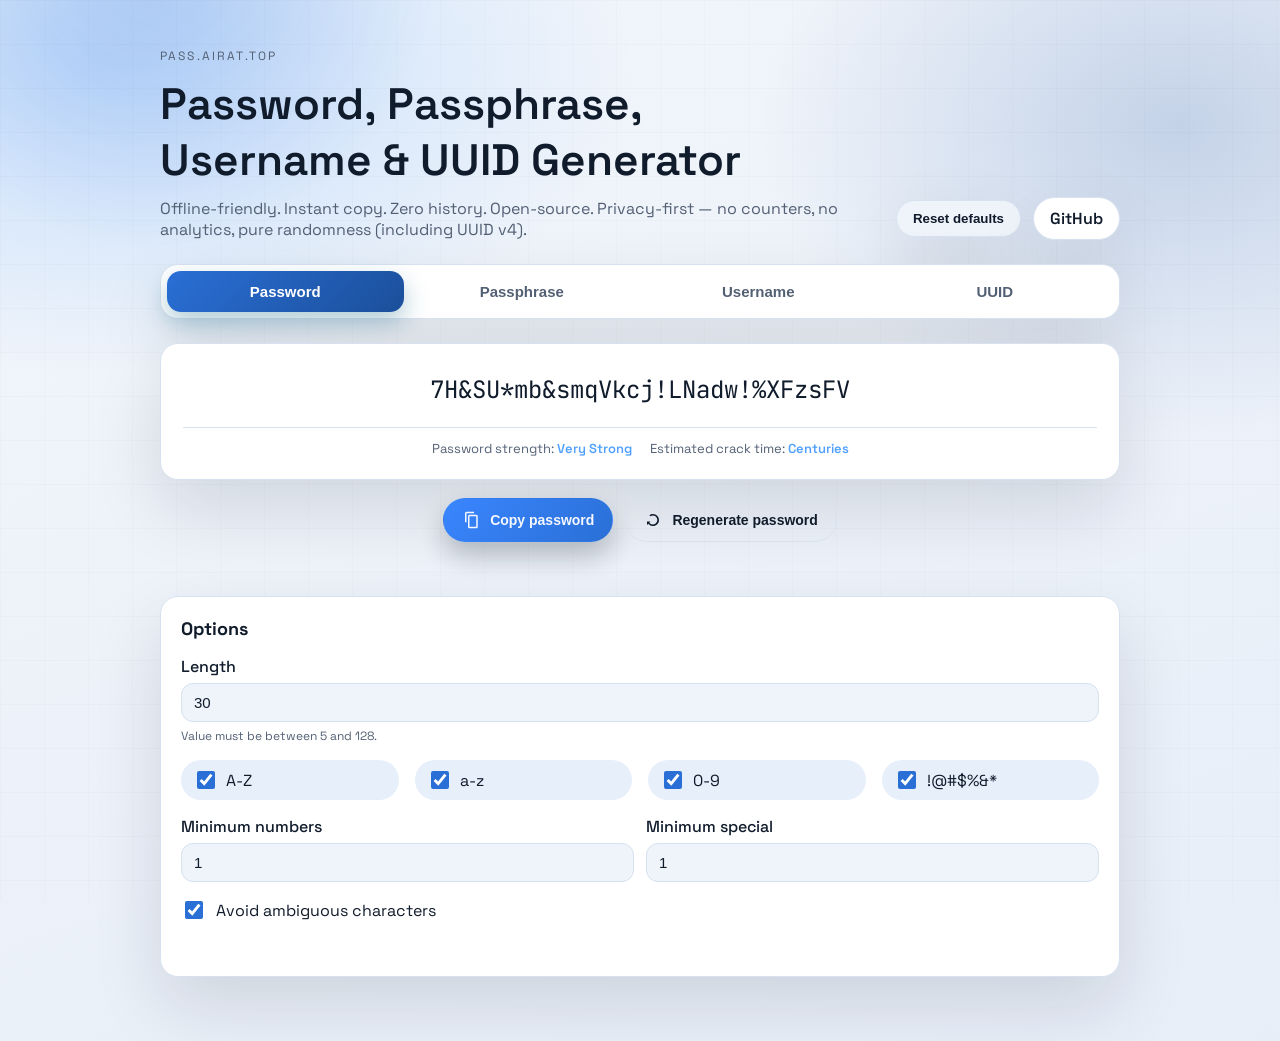
==== index.html @ 15464f04 "Add UUID generator" ====
<!doctype html>
<html lang="en">
  <head>
    <meta charset="UTF-8" />
    <meta name="viewport" content="width=device-width, initial-scale=1" />
    <title>pass.airat.top | Password, Passphrase, Username &amp; UUID Generator</title>
    <meta
      name="description"
      content="Generate strong passwords, passphrases, usernames, and UUIDs locally in your browser. Private, fast, and offline-ready."
    />
    <meta
      name="keywords"
      content="password generator, passphrase, username generator, uuid generator, secure password, offline, local, airattop"
    />
    <meta name="author" content="AiratTop" />

    <!-- Open Graph -->
    <meta property="og:type" content="website" />
    <meta property="og:url" content="https://pass.airat.top/" />
    <meta property="og:title" content="Pass.airat.top" />
    <meta
      property="og:description"
      content="Generate strong passwords, passphrases, usernames, and UUIDs locally in your browser. Private, fast, and offline-ready."
    />
    <meta property="og:image" content="https://pass.airat.top/screenshot.png" />

    <!-- Twitter -->
    <meta property="twitter:card" content="summary_large_image" />
    <meta property="twitter:title" content="Pass.airat.top" />
    <meta
      property="twitter:description"
      content="Generate strong passwords, passphrases, usernames, and UUIDs locally in your browser."
    />

    <link rel="preconnect" href="https://fonts.googleapis.com" />
    <link rel="preconnect" href="https://fonts.gstatic.com" crossorigin />
    <link
      href="https://fonts.googleapis.com/css2?family=Space+Grotesk:wght@400;500;600&family=JetBrains+Mono:wght@400;600&display=swap"
      rel="stylesheet"
    />

    <meta name="msvalidate.01" content="A4ADBC8E0D3C862E117640B06AC788E3" />
    <meta name="google-site-verification" content="zuHpP1sB8u4uv7gVtMj2RNaGCoxq2lGMYENOCMovy1Y" />
    <meta name="yandex-verification" content="6d08a6d5c02c329e" />
    <link rel="canonical" href="https://pass.airat.top/" />
    <link rel="apple-touch-icon" sizes="180x180" href="/apple-touch-icon.png">
    <link rel="icon" type="image/png" sizes="32x32" href="/favicon-32x32.png">
    <link rel="icon" type="image/png" sizes="16x16" href="/favicon-16x16.png">
    <link rel="icon" href="/favicon.ico">
    <link rel="manifest" href="/site.webmanifest">

    <link rel="stylesheet" href="styles.css" />
  </head>
  <body>
    <div class="bg-glow" aria-hidden="true"></div>

    <main class="shell">
      <header class="brand">
        <div class="brand-copy">
          <p class="brand-eyebrow">pass.airat.top</p>
          <h1>Password, Passphrase, Username &amp; UUID Generator</h1>
          <p class="brand-subtitle">
            Offline-friendly. Instant copy. Zero history. Open-source. Privacy-first — no counters,
            no analytics, pure randomness (including UUID v4).
          </p>
        </div>
        <div class="brand-actions">
          <button class="repo-link reset-button" id="resetDefaults" type="button">
            Reset defaults
          </button>
          <a
            class="repo-link"
            href="https://github.com/AiratTop/pass.airat.top"
            target="_blank"
            rel="noreferrer"
          >
            GitHub
          </a>
        </div>
      </header>

      <nav class="tabs" role="tablist" aria-label="Generator type">
        <button
          class="tab is-active"
          role="tab"
          aria-selected="true"
          aria-controls="panel-password"
          id="tab-password"
          data-tab="password"
          type="button"
        >
          Password
        </button>
        <button
          class="tab"
          role="tab"
          aria-selected="false"
          aria-controls="panel-passphrase"
          id="tab-passphrase"
          data-tab="passphrase"
          type="button"
        >
          Passphrase
        </button>
        <button
          class="tab"
          role="tab"
          aria-selected="false"
          aria-controls="panel-username"
          id="tab-username"
          data-tab="username"
          type="button"
        >
          Username
        </button>
        <button
          class="tab"
          role="tab"
          aria-selected="false"
          aria-controls="panel-uuid"
          id="tab-uuid"
          data-tab="uuid"
          type="button"
        >
          UUID
        </button>
      </nav>

      <section
        class="panel is-active"
        id="panel-password"
        role="tabpanel"
        aria-labelledby="tab-password"
      >
        <div class="output" id="passwordOutputWrap">
          <div class="output-value" id="passwordOutput" aria-live="polite"></div>
          <div class="output-meta">
            <span>
              Password strength:
              <strong id="passwordStrength" class="strength">-</strong>
            </span>
            <span>
              Estimated crack time:
              <strong id="passwordCrack" class="strength">-</strong>
            </span>
          </div>
        </div>
        <div class="action-row">
          <button class="action-button primary" type="button" id="passwordCopy">
            <span class="btn-icon" aria-hidden="true">
              <svg viewBox="0 0 24 24">
                <path
                  d="M16 1H6a2 2 0 0 0-2 2v12h2V3h10V1Zm3 4H10a2 2 0 0 0-2 2v14a2 2 0 0 0 2 2h9a2 2 0 0 0 2-2V7a2 2 0 0 0-2-2Zm0 16H10V7h9v14Z"
                />
              </svg>
            </span>
            Copy password
          </button>
          <button class="action-button secondary" type="button" id="passwordRefresh">
            <span class="btn-icon" aria-hidden="true">
              <svg viewBox="0 0 24 24">
                <path
                  d="M20 12a8 8 0 0 1-14.31 4.9l-1.69 1.69V14h4.6l-1.61 1.61A6 6 0 1 0 12 6c-1.24 0-2.41.38-3.39 1.03L7.16 5.58A7.94 7.94 0 0 1 12 4a8 8 0 0 1 8 8Z"
                />
              </svg>
            </span>
            Regenerate password
          </button>
        </div>
        <p class="status" id="passwordStatus" role="status"></p>

        <div class="card">
          <h2>Options</h2>
          <label class="field">
            <span>Length</span>
            <input type="number" id="passwordLength" min="5" max="128" value="30" />
            <small>Value must be between 5 and 128.</small>
          </label>

          <div class="checks">
            <label><input type="checkbox" id="includeUpper" checked /> A-Z</label>
            <label><input type="checkbox" id="includeLower" checked /> a-z</label>
            <label><input type="checkbox" id="includeNumbers" checked /> 0-9</label>
            <label><input type="checkbox" id="includeSpecial" checked /> !@#$%&amp;*</label>
          </div>

          <div class="grid">
            <label class="field">
              <span>Minimum numbers</span>
              <input type="number" id="minNumbers" min="0" max="128" value="1" />
            </label>
            <label class="field">
              <span>Minimum special</span>
              <input type="number" id="minSpecial" min="0" max="128" value="1" />
            </label>
          </div>

          <label class="toggle">
            <input type="checkbox" id="avoidAmbiguous" checked />
            <span>Avoid ambiguous characters</span>
          </label>
          <p class="status" id="passwordError" role="status"></p>
        </div>
      </section>

      <section
        class="panel"
        id="panel-passphrase"
        role="tabpanel"
        aria-labelledby="tab-passphrase"
      >
        <div class="output" id="passphraseOutputWrap">
          <div class="output-value" id="passphraseOutput" aria-live="polite"></div>
        </div>
        <div class="action-row">
          <button class="action-button primary" type="button" id="passphraseCopy">
            <span class="btn-icon" aria-hidden="true">
              <svg viewBox="0 0 24 24">
                <path
                  d="M16 1H6a2 2 0 0 0-2 2v12h2V3h10V1Zm3 4H10a2 2 0 0 0-2 2v14a2 2 0 0 0 2 2h9a2 2 0 0 0 2-2V7a2 2 0 0 0-2-2Zm0 16H10V7h9v14Z"
                />
              </svg>
            </span>
            Copy passphrase
          </button>
          <button class="action-button secondary" type="button" id="passphraseRefresh">
            <span class="btn-icon" aria-hidden="true">
              <svg viewBox="0 0 24 24">
                <path
                  d="M20 12a8 8 0 0 1-14.31 4.9l-1.69 1.69V14h4.6l-1.61 1.61A6 6 0 1 0 12 6c-1.24 0-2.41.38-3.39 1.03L7.16 5.58A7.94 7.94 0 0 1 12 4a8 8 0 0 1 8 8Z"
                />
              </svg>
            </span>
            Regenerate passphrase
          </button>
        </div>
        <p class="status" id="passphraseStatus" role="status"></p>

        <div class="card">
          <h2>Options</h2>
          <label class="field">
            <span>Number of words</span>
            <input type="number" id="passphraseWords" min="3" max="20" value="6" />
            <small>
              Value must be between 3 and 20. Use 6 words or more for stronger
              phrases.
            </small>
          </label>

          <label class="field">
            <span>Word separator</span>
            <input type="text" id="passphraseSeparator" maxlength="3" value="-" />
          </label>

          <label class="toggle">
            <input type="checkbox" id="passphraseCapitalize" checked />
            <span>Capitalize</span>
          </label>
          <label class="toggle">
            <input type="checkbox" id="passphraseNumber" checked />
            <span>Include number</span>
          </label>
        </div>
      </section>

      <section
        class="panel"
        id="panel-username"
        role="tabpanel"
        aria-labelledby="tab-username"
      >
        <div class="output" id="usernameOutputWrap">
          <div class="output-value" id="usernameOutput" aria-live="polite"></div>
        </div>
        <div class="action-row">
          <button class="action-button primary" type="button" id="usernameCopy">
            <span class="btn-icon" aria-hidden="true">
              <svg viewBox="0 0 24 24">
                <path
                  d="M16 1H6a2 2 0 0 0-2 2v12h2V3h10V1Zm3 4H10a2 2 0 0 0-2 2v14a2 2 0 0 0 2 2h9a2 2 0 0 0 2-2V7a2 2 0 0 0-2-2Zm0 16H10V7h9v14Z"
                />
              </svg>
            </span>
            Copy username
          </button>
          <button class="action-button secondary" type="button" id="usernameRefresh">
            <span class="btn-icon" aria-hidden="true">
              <svg viewBox="0 0 24 24">
                <path
                  d="M20 12a8 8 0 0 1-14.31 4.9l-1.69 1.69V14h4.6l-1.61 1.61A6 6 0 1 0 12 6c-1.24 0-2.41.38-3.39 1.03L7.16 5.58A7.94 7.94 0 0 1 12 4a8 8 0 0 1 8 8Z"
                />
              </svg>
            </span>
            Regenerate username
          </button>
        </div>
        <p class="status" id="usernameStatus" role="status"></p>

        <div class="card">
          <h2>Options</h2>
          <label class="field">
            <span>Type</span>
            <select id="usernameType">
              <option value="single">Random word</option>
              <option value="double">Two words</option>
            </select>
          </label>

          <label class="toggle">
            <input type="checkbox" id="usernameCapitalize" />
            <span>Capitalize</span>
          </label>
          <label class="toggle">
            <input type="checkbox" id="usernameNumber" checked />
            <span>Include number</span>
          </label>
        </div>
      </section>

      <section class="panel" id="panel-uuid" role="tabpanel" aria-labelledby="tab-uuid">
        <div class="output" id="uuidOutputWrap">
          <div class="output-value" id="uuidOutput" aria-live="polite"></div>
        </div>
        <div class="action-row">
          <button class="action-button primary" type="button" id="uuidCopy">
            <span class="btn-icon" aria-hidden="true">
              <svg viewBox="0 0 24 24">
                <path
                  d="M16 1H6a2 2 0 0 0-2 2v12h2V3h10V1Zm3 4H10a2 2 0 0 0-2 2v14a2 2 0 0 0 2 2h9a2 2 0 0 0 2-2V7a2 2 0 0 0-2-2Zm0 16H10V7h9v14Z"
                />
              </svg>
            </span>
            Copy UUID
          </button>
          <button class="action-button secondary" type="button" id="uuidRefresh">
            <span class="btn-icon" aria-hidden="true">
              <svg viewBox="0 0 24 24">
                <path
                  d="M20 12a8 8 0 0 1-14.31 4.9l-1.69 1.69V14h4.6l-1.61 1.61A6 6 0 1 0 12 6c-1.24 0-2.41.38-3.39 1.03L7.16 5.58A7.94 7.94 0 0 1 12 4a8 8 0 0 1 8 8Z"
                />
              </svg>
            </span>
            Regenerate UUID
          </button>
        </div>
        <p class="status" id="uuidStatus" role="status"></p>
      </section>
    </main>

    <script src="wordlist.js"></script>
    <script src="app.js"></script>
  </body>
</html>
---- styles.css ----
:root {
  color-scheme: light dark;
  --bg: #f2f6fb;
  --bg-strong: #e7eef8;
  --surface: #ffffff;
  --surface-strong: #eff4fb;
  --text: #101b2b;
  --muted: #536074;
  --accent: #2a6fd6;
  --accent-strong: #1b4f9a;
  --border: #d7e1ef;
  --shadow: 0 30px 70px rgba(9, 18, 33, 0.12);
  --chip: #e7effb;
  --focus: rgba(42, 111, 214, 0.25);
  --grid: rgba(12, 18, 35, 0.05);
  --action-primary-bg: linear-gradient(135deg, #3a86ff, #2a6fd6);
  --action-primary-text: #f5f8ff;
}

@media (prefers-color-scheme: dark) {
  :root {
    --bg: #0b111a;
    --bg-strong: #0f1724;
    --surface: #141e2c;
    --surface-strong: #1a2536;
    --text: #e6edf7;
    --muted: #9fb0c7;
    --accent: #61a8ff;
    --accent-strong: #2f6bd1;
    --border: #233049;
    --shadow: 0 30px 80px rgba(0, 0, 0, 0.45);
    --chip: #1b263a;
    --focus: rgba(97, 168, 255, 0.25);
    --grid: rgba(255, 255, 255, 0.05);
    --action-primary-bg: linear-gradient(135deg, #6cb2ff, #3a7de0);
    --action-primary-text: #071018;
  }
}

* {
  box-sizing: border-box;
}

body {
  margin: 0;
  min-height: 100vh;
  font-family: "Space Grotesk", "Segoe UI", sans-serif;
  color: var(--text);
  background: radial-gradient(900px 520px at 8% 6%, rgba(66, 149, 255, 0.25), transparent 60%),
    radial-gradient(700px 520px at 92% 12%, rgba(28, 78, 160, 0.2), transparent 60%),
    linear-gradient(160deg, var(--bg), var(--bg-strong));
  display: flex;
  align-items: flex-start;
  justify-content: center;
  padding: 48px 20px 64px;
}

body::before {
  content: "";
  position: fixed;
  inset: 0;
  background-image: linear-gradient(var(--grid) 1px, transparent 1px),
    linear-gradient(90deg, var(--grid) 1px, transparent 1px);
  background-size: 44px 44px;
  pointer-events: none;
  opacity: 0.35;
  z-index: 0;
}

.bg-glow {
  position: fixed;
  inset: -35% auto auto -10%;
  width: 560px;
  height: 560px;
  background: radial-gradient(circle at center, rgba(58, 134, 255, 0.3), transparent 70%);
  filter: blur(20px);
  opacity: 0.8;
  pointer-events: none;
  animation: drift 18s ease-in-out infinite;
  z-index: 0;
}

@media (prefers-color-scheme: light) {
  .bg-glow {
    background: radial-gradient(circle at center, rgba(42, 111, 214, 0.28), transparent 70%);
  }
}

@keyframes drift {
  0% {
    transform: translate3d(0, 0, 0);
  }
  50% {
    transform: translate3d(40px, 20px, 0);
  }
  100% {
    transform: translate3d(0, 0, 0);
  }
}

.shell {
  width: min(960px, 100%);
  display: grid;
  gap: 24px;
  position: relative;
  z-index: 1;
}

.brand {
  display: flex;
  align-items: flex-end;
  justify-content: space-between;
  gap: 16px;
}

.brand-copy {
  max-width: 680px;
}

.brand-eyebrow {
  text-transform: uppercase;
  letter-spacing: 0.18em;
  font-size: 12px;
  color: var(--muted);
  margin: 0 0 12px;
}

h1 {
  margin: 0 0 10px;
  font-size: clamp(28px, 4vw, 44px);
  font-weight: 600;
}

.brand-subtitle {
  margin: 0;
  color: var(--muted);
  font-size: 16px;
}

.brand-actions {
  display: flex;
  align-items: center;
  gap: 12px;
  flex-wrap: wrap;
}

.repo-link {
  appearance: none;
  text-decoration: none;
  color: var(--text);
  font-weight: 600;
  padding: 10px 16px;
  border-radius: 999px;
  border: 1px solid var(--border);
  background: var(--surface);
  box-shadow: var(--shadow);
  display: inline-flex;
  align-items: center;
  justify-content: center;
  cursor: pointer;
  transition: transform 0.2s ease, border-color 0.2s ease, color 0.2s ease;
}

.repo-link:hover {
  transform: translateY(-1px);
  border-color: var(--accent);
  color: var(--accent);
}

.reset-button {
  background: var(--surface-strong);
}

.tabs {
  display: grid;
  grid-template-columns: repeat(4, minmax(0, 1fr));
  background: var(--surface);
  padding: 6px;
  border-radius: 18px;
  border: 1px solid var(--border);
  box-shadow: var(--shadow);
}

.tab {
  appearance: none;
  border: none;
  background: transparent;
  color: var(--muted);
  padding: 12px 16px;
  border-radius: 14px;
  font-size: 15px;
  font-weight: 600;
  cursor: pointer;
  transition: all 0.2s ease;
}

.tab.is-active {
  background: linear-gradient(135deg, var(--accent), var(--accent-strong));
  color: #ffffff;
  box-shadow: 0 10px 24px rgba(31, 111, 139, 0.35);
}

.panel {
  display: none;
  flex-direction: column;
  gap: 18px;
  animation: fadeUp 0.35s ease;
}

.panel.is-active {
  display: flex;
}

@keyframes fadeUp {
  from {
    opacity: 0;
    transform: translateY(12px);
  }
  to {
    opacity: 1;
    transform: translateY(0);
  }
}

.output {
  display: grid;
  gap: 14px;
  padding: 22px;
  background: var(--surface);
  border: 1px solid var(--border);
  border-radius: 18px;
  box-shadow: var(--shadow);
}

.output-value {
  font-family: "JetBrains Mono", "SFMono-Regular", monospace;
  font-size: clamp(18px, 2.6vw, 24px);
  word-break: break-all;
  padding: 8px 0;
  cursor: pointer;
  text-align: center;
}

.output-meta {
  display: flex;
  flex-wrap: wrap;
  justify-content: center;
  gap: 12px 18px;
  font-size: 13px;
  color: var(--muted);
  border-top: 1px solid var(--border);
  padding-top: 12px;
}

.strength {
  font-weight: 600;
}

.strength--very-weak {
  color: #f15b5b;
}

.strength--weak {
  color: #f48c42;
}

.strength--fair {
  color: #d7b23f;
}

.strength--strong {
  color: #45b880;
}

.strength--very-strong {
  color: #4fa0ff;
}

.action-row {
  display: flex;
  flex-wrap: wrap;
  justify-content: center;
  gap: 12px;
}

.action-button {
  appearance: none;
  border: 1px solid var(--border);
  background: transparent;
  color: var(--text);
  padding: 12px 18px;
  border-radius: 999px;
  font-weight: 600;
  font-size: 14px;
  cursor: pointer;
  display: inline-flex;
  align-items: center;
  gap: 10px;
  transition: transform 0.2s ease, border-color 0.2s ease, box-shadow 0.2s ease;
}

.action-button.primary {
  background: var(--action-primary-bg, #ffffff);
  color: var(--action-primary-text, #0c121a);
  border-color: transparent;
  box-shadow: 0 14px 28px rgba(9, 18, 33, 0.25);
}

.action-button.secondary {
  background: transparent;
}

.action-button:hover {
  transform: translateY(-1px);
  border-color: var(--accent);
  box-shadow: 0 12px 24px rgba(42, 111, 214, 0.2);
}

.action-button svg {
  width: 18px;
  height: 18px;
  fill: currentColor;
}

.btn-icon {
  display: inline-flex;
}

.status {
  min-height: 18px;
  margin: 0;
  font-size: 13px;
  color: var(--muted);
}

.card {
  background: var(--surface);
  border: 1px solid var(--border);
  border-radius: 18px;
  padding: 20px;
  display: grid;
  gap: 16px;
  box-shadow: var(--shadow);
}

.card h2 {
  margin: 0;
  font-size: 18px;
}

.field {
  display: grid;
  gap: 6px;
}

.field span {
  font-weight: 500;
}

input[type="number"],
input[type="text"],
select {
  width: 100%;
  padding: 10px 12px;
  border-radius: 12px;
  border: 1px solid var(--border);
  background: var(--surface-strong);
  color: var(--text);
  font-size: 15px;
}

input[type="number"]:focus,
input[type="text"]:focus,
select:focus,
button:focus {
  outline: 2px solid var(--focus);
  outline-offset: 2px;
}

small {
  color: var(--muted);
  font-size: 12px;
}

.checks {
  display: grid;
  grid-template-columns: repeat(auto-fit, minmax(120px, 1fr));
  gap: 12px 16px;
}

.checks label {
  display: flex;
  align-items: center;
  gap: 8px;
  background: var(--chip);
  padding: 8px 12px;
  border-radius: 999px;
}

input[type="checkbox"] {
  width: 18px;
  height: 18px;
  accent-color: var(--accent);
}

.grid {
  display: grid;
  grid-template-columns: repeat(auto-fit, minmax(180px, 1fr));
  gap: 12px;
}

.toggle {
  display: flex;
  align-items: center;
  gap: 10px;
}

.output-value::selection {
  background: var(--accent);
  color: #ffffff;
}

@media (max-width: 720px) {
  body {
    padding: 32px 16px 48px;
  }

  .brand {
    flex-direction: column;
    align-items: flex-start;
  }

  .brand-actions {
    width: 100%;
  }

  .repo-link {
    width: 100%;
    text-align: center;
  }

  .output {
    padding: 18px;
  }

  .action-row {
    justify-content: stretch;
  }

  .action-button {
    flex: 1 1 160px;
    justify-content: center;
  }
}
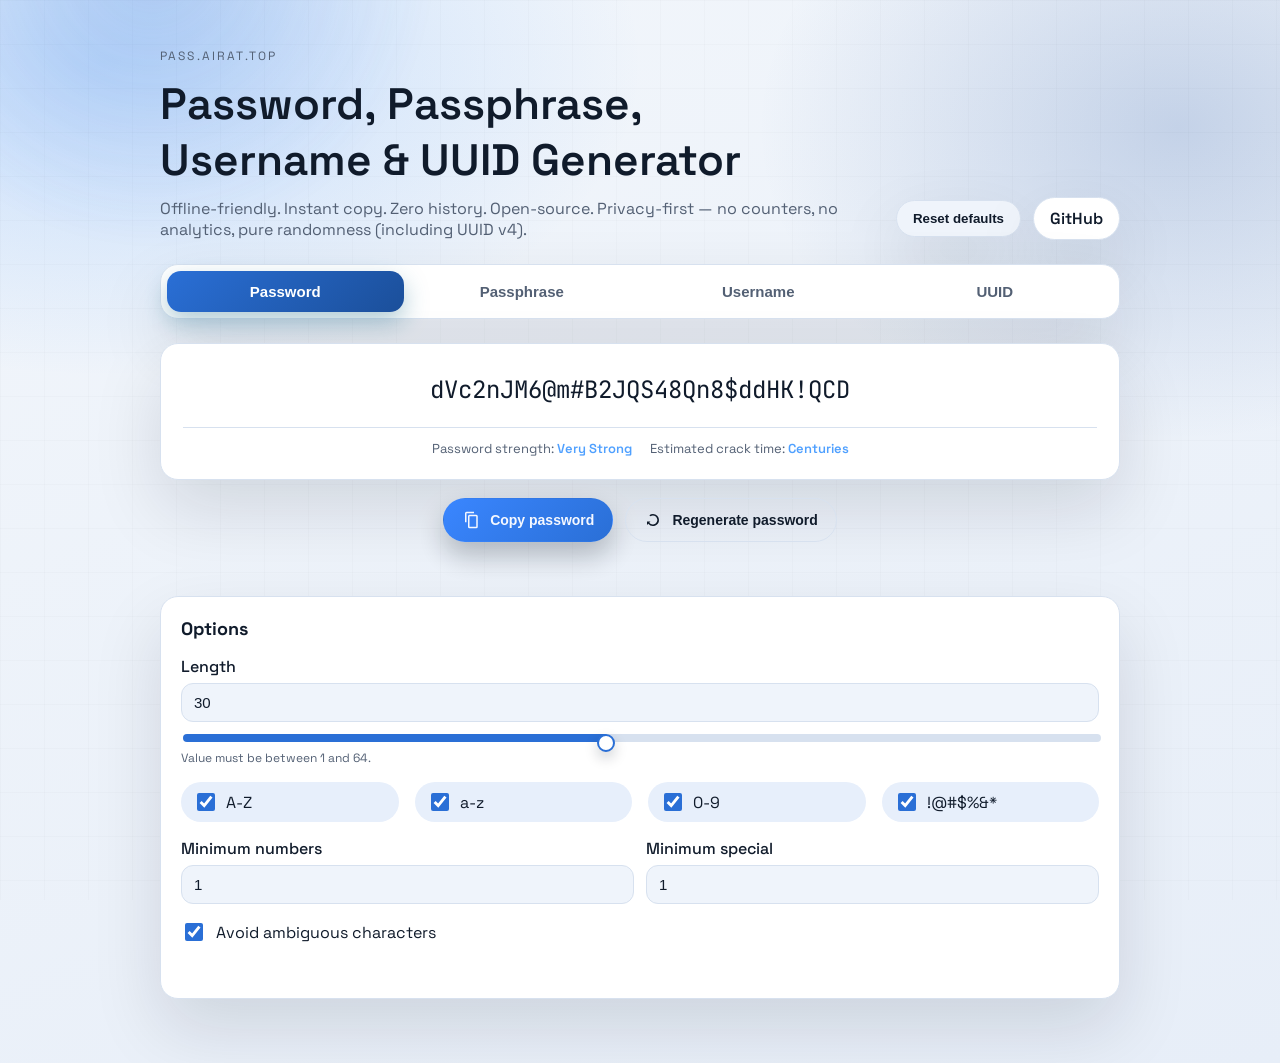
==== commit 82e43a2f: "Add slider and change default range" ====
--- a/index.html
+++ b/index.html
@@ -173,8 +173,18 @@
           <h2>Options</h2>
           <label class="field">
             <span>Length</span>
-            <input type="number" id="passwordLength" min="5" max="128" value="30" />
-            <small>Value must be between 5 and 128.</small>
+            <div class="length-inputs">
+              <input type="number" id="passwordLength" min="1" max="64" value="30" />
+              <input
+                class="range-input"
+                type="range"
+                id="passwordLengthRange"
+                min="1"
+                max="64"
+                value="30"
+              />
+            </div>
+            <small>Value must be between 1 and 64.</small>
           </label>
 
           <div class="checks">
@@ -187,11 +197,11 @@
           <div class="grid">
             <label class="field">
               <span>Minimum numbers</span>
-              <input type="number" id="minNumbers" min="0" max="128" value="1" />
+              <input type="number" id="minNumbers" min="0" max="64" value="1" />
             </label>
             <label class="field">
               <span>Minimum special</span>
-              <input type="number" id="minSpecial" min="0" max="128" value="1" />
+              <input type="number" id="minSpecial" min="0" max="64" value="1" />
             </label>
           </div>
 
--- a/styles.css
+++ b/styles.css
@@ -241,6 +241,16 @@
   text-align: center;
 }
 
+.output-value.is-compact {
+  font-size: clamp(16px, 2.2vw, 22px);
+  letter-spacing: -0.01em;
+}
+
+.output-value.is-extra-compact {
+  font-size: clamp(15px, 2.1vw, 20px);
+  letter-spacing: -0.015em;
+}
+
 .output-meta {
   display: flex;
   flex-wrap: wrap;
@@ -355,6 +365,11 @@
 
 .field span {
   font-weight: 500;
+}
+
+.length-inputs {
+  display: grid;
+  gap: 10px;
 }
 
 input[type="number"],
@@ -369,6 +384,64 @@
   font-size: 15px;
 }
 
+input[type="range"].range-input {
+  width: 100%;
+  height: 8px;
+  border-radius: 999px;
+  background: linear-gradient(
+    90deg,
+    var(--accent) 0%,
+    var(--accent) var(--range-progress, 50%),
+    var(--border) var(--range-progress, 50%),
+    var(--border) 100%
+  );
+  accent-color: var(--accent);
+  appearance: none;
+}
+
+input[type="range"].range-input:focus {
+  outline: 2px solid var(--focus);
+  outline-offset: 2px;
+}
+
+input[type="range"].range-input::-webkit-slider-thumb {
+  appearance: none;
+  width: 18px;
+  height: 18px;
+  border-radius: 50%;
+  background: var(--surface);
+  border: 2px solid var(--accent);
+  box-shadow: 0 6px 14px rgba(10, 20, 35, 0.2);
+  cursor: pointer;
+}
+
+input[type="range"].range-input::-webkit-slider-runnable-track {
+  height: 8px;
+  border-radius: 999px;
+}
+
+input[type="range"].range-input::-moz-range-track {
+  height: 8px;
+  border-radius: 999px;
+  background: var(--border);
+}
+
+input[type="range"].range-input::-moz-range-progress {
+  height: 8px;
+  border-radius: 999px;
+  background: var(--accent);
+}
+
+input[type="range"].range-input::-moz-range-thumb {
+  width: 18px;
+  height: 18px;
+  border-radius: 50%;
+  background: var(--surface);
+  border: 2px solid var(--accent);
+  box-shadow: 0 6px 14px rgba(10, 20, 35, 0.2);
+  cursor: pointer;
+}
+
 input[type="number"]:focus,
 input[type="text"]:focus,
 select:focus,
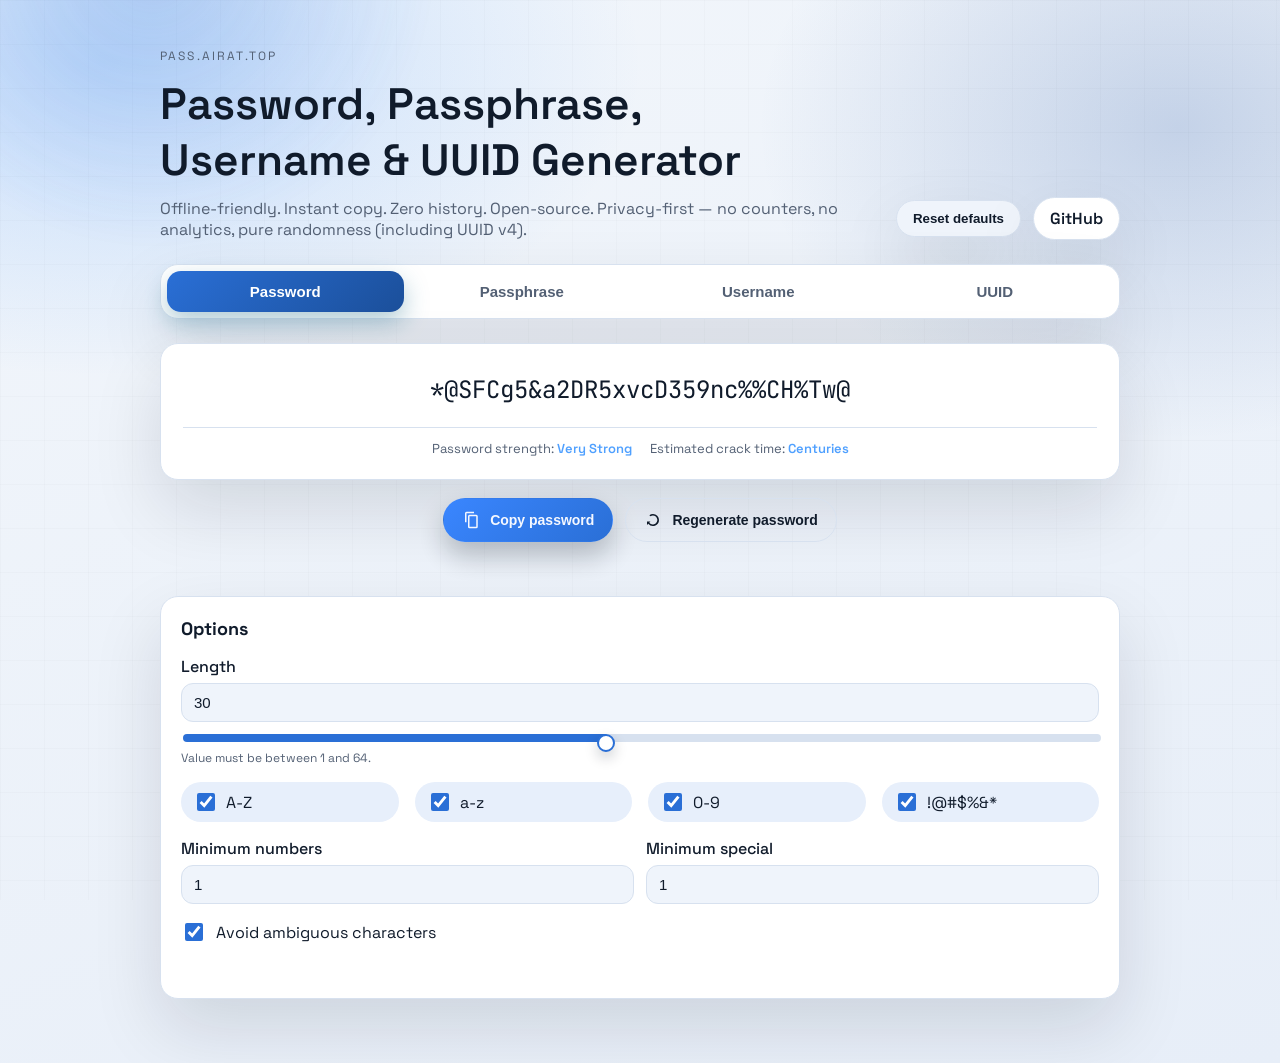
==== commit 98600b13: "Update" ====
--- a/index.html
+++ b/index.html
@@ -359,5 +359,12 @@
 
     <script src="wordlist.js"></script>
     <script src="app.js"></script>
+    <script async src="https://www.googletagmanager.com/gtag/js?id=G-CVEGGNPJXK"></script>
+    <script>
+      window.dataLayer = window.dataLayer || [];
+      function gtag(){dataLayer.push(arguments);}
+      gtag('js', new Date());
+      gtag('config', 'G-CVEGGNPJXK');
+    </script>
   </body>
 </html>
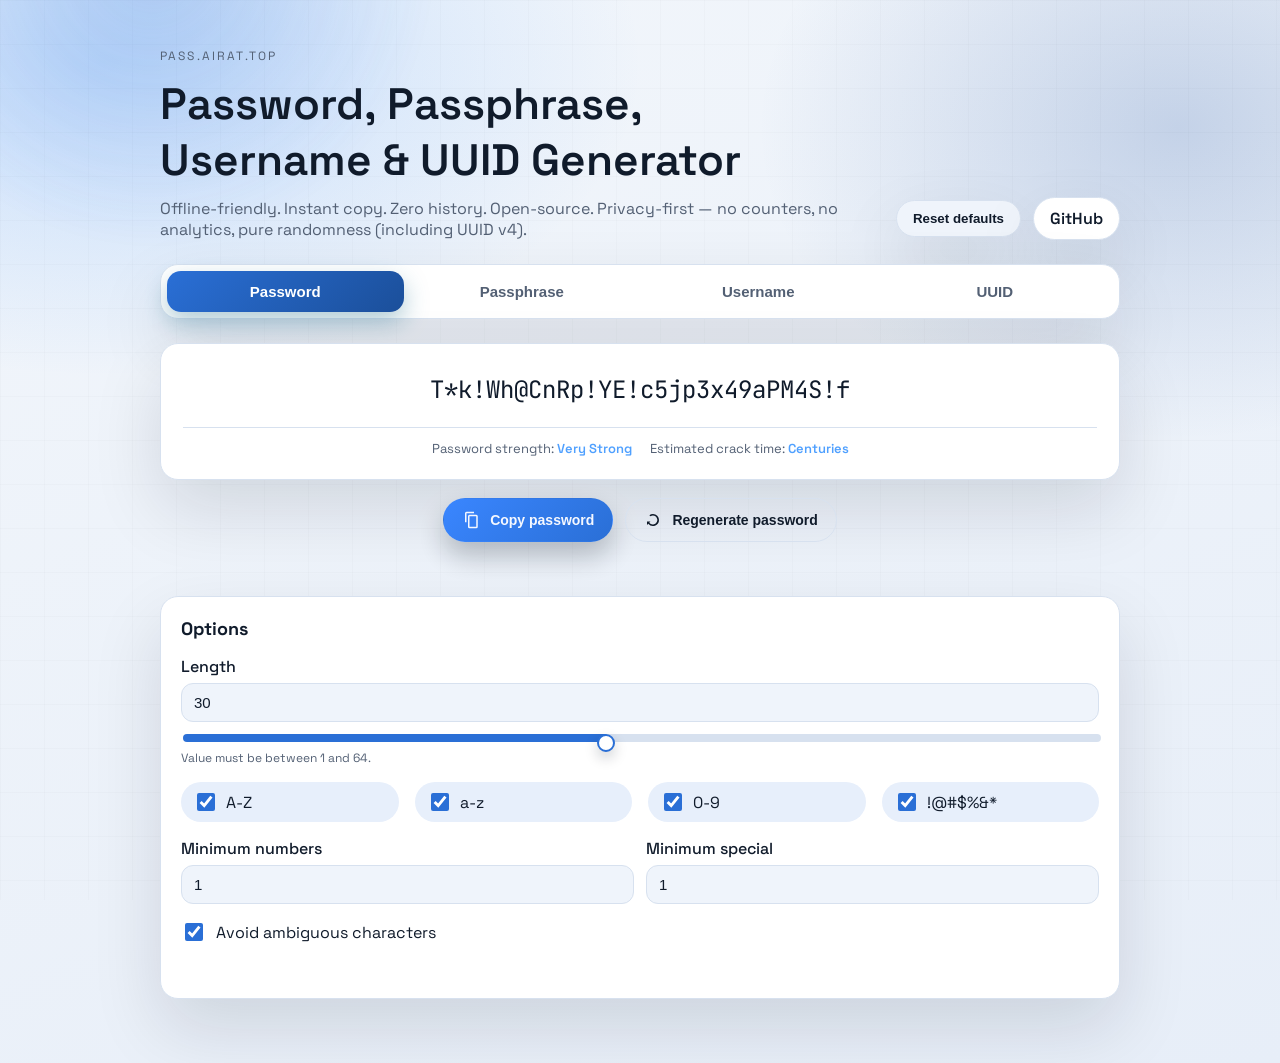
==== commit ec28ffd2: "Update header" ====
--- a/index.html
+++ b/index.html
@@ -50,6 +50,13 @@
     <link rel="manifest" href="/site.webmanifest">
 
     <link rel="stylesheet" href="styles.css" />
+    <script async src="https://www.googletagmanager.com/gtag/js?id=G-CVEGGNPJXK"></script>
+    <script>
+      window.dataLayer = window.dataLayer || [];
+      function gtag(){dataLayer.push(arguments);}
+      gtag('js', new Date());
+      gtag('config', 'G-CVEGGNPJXK');
+    </script>
   </head>
   <body>
     <div class="bg-glow" aria-hidden="true"></div>
@@ -359,12 +366,5 @@
 
     <script src="wordlist.js"></script>
     <script src="app.js"></script>
-    <script async src="https://www.googletagmanager.com/gtag/js?id=G-CVEGGNPJXK"></script>
-    <script>
-      window.dataLayer = window.dataLayer || [];
-      function gtag(){dataLayer.push(arguments);}
-      gtag('js', new Date());
-      gtag('config', 'G-CVEGGNPJXK');
-    </script>
   </body>
 </html>
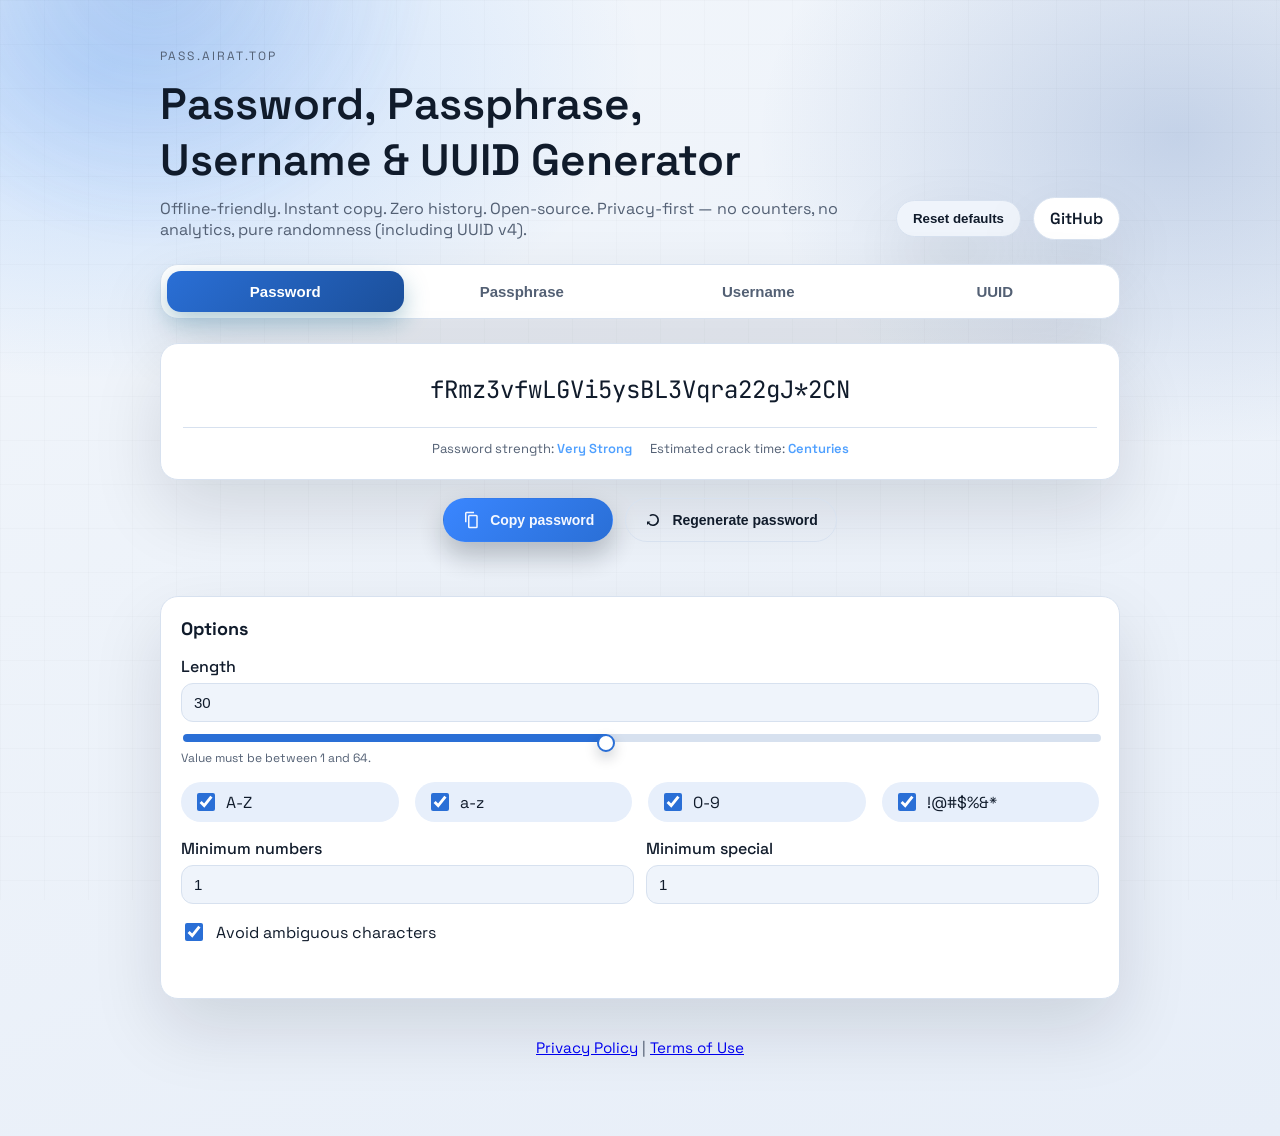
==== commit db9fb66b: "Add privacy and terms" ====
--- a/index.html
+++ b/index.html
@@ -362,6 +362,14 @@
         </div>
         <p class="status" id="uuidStatus" role="status"></p>
       </section>
+
+      <footer class="doc-footer">
+        <p>
+          <a href="https://privacy.airat.top" target="_blank" rel="noreferrer privacy-policy">Privacy Policy</a>
+          |
+          <a href="https://terms.airat.top" target="_blank" rel="noreferrer terms-of-service">Terms of Use</a>
+        </p>
+      </footer>
     </main>
 
     <script src="wordlist.js"></script>
--- a/styles.css
+++ b/styles.css
@@ -493,6 +493,12 @@
   color: #ffffff;
 }
 
+.doc-footer {
+  text-align: center;
+  color: var(--muted);
+  font-size: 0.95rem;
+}
+
 @media (max-width: 720px) {
   body {
     padding: 32px 16px 48px;
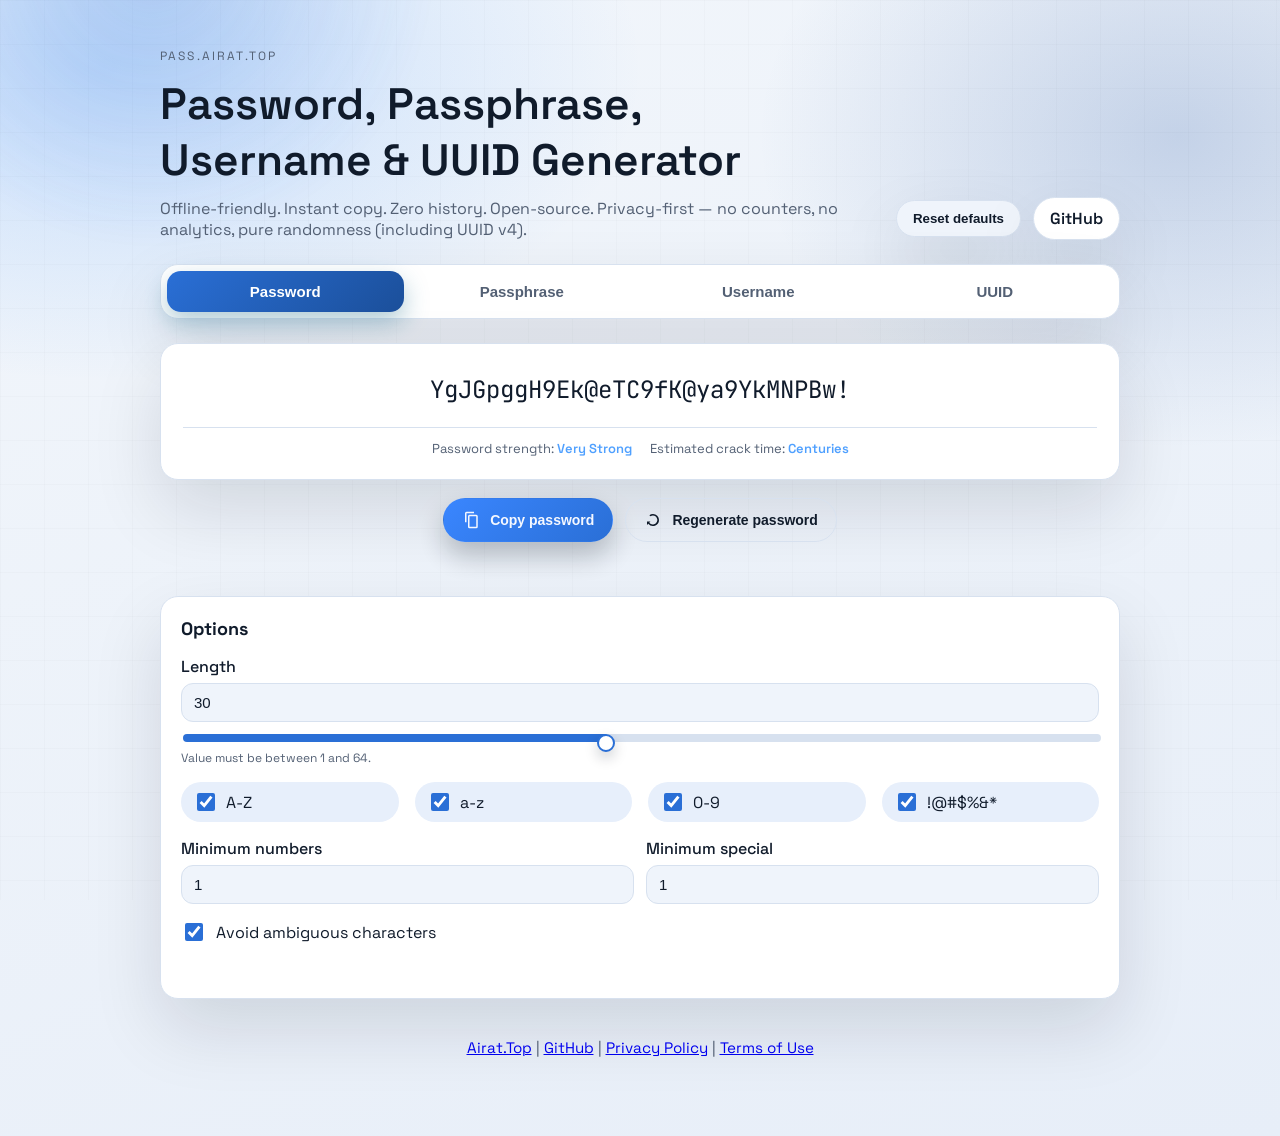
==== commit 07f2fc02: "Update links" ====
--- a/index.html
+++ b/index.html
@@ -365,6 +365,10 @@
 
       <footer class="doc-footer">
         <p>
+          <a href="https://airat.top" target="_blank" rel="noreferrer">Airat.Top</a>
+          |
+          <a href="https://github.com/AiratTop/pass.airat.top" target="_blank" rel="noreferrer">GitHub</a>
+          |
           <a href="https://privacy.airat.top" target="_blank" rel="noreferrer privacy-policy">Privacy Policy</a>
           |
           <a href="https://terms.airat.top" target="_blank" rel="noreferrer terms-of-service">Terms of Use</a>
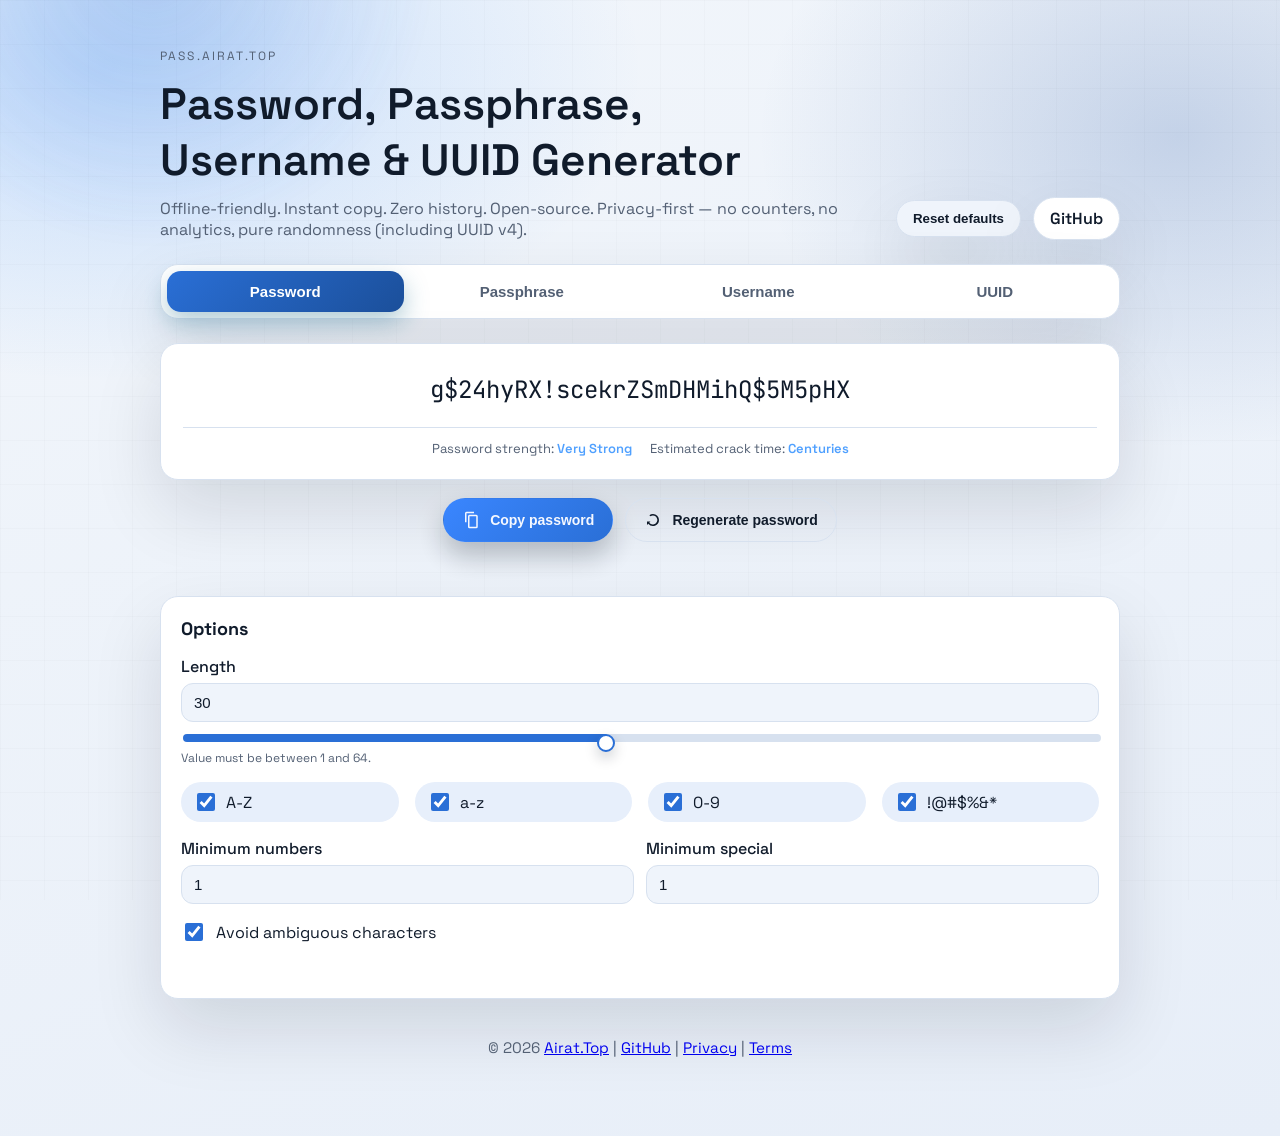
==== commit 4be0df08: "Update footer" ====
--- a/index.html
+++ b/index.html
@@ -365,13 +365,14 @@
 
       <footer class="doc-footer">
         <p>
-          <a href="https://airat.top" target="_blank" rel="noreferrer">Airat.Top</a>
+          © 2026
+          <a href="https://airat.top" target="_blank" rel="author">Airat.Top</a>
           |
           <a href="https://github.com/AiratTop/pass.airat.top" target="_blank" rel="noreferrer">GitHub</a>
           |
-          <a href="https://privacy.airat.top" target="_blank" rel="noreferrer privacy-policy">Privacy Policy</a>
+          <a href="https://privacy.airat.top" target="_blank" rel="noreferrer privacy-policy">Privacy</a>
           |
-          <a href="https://terms.airat.top" target="_blank" rel="noreferrer terms-of-service">Terms of Use</a>
+          <a href="https://terms.airat.top" target="_blank" rel="noreferrer terms-of-service">Terms</a>
         </p>
       </footer>
     </main>
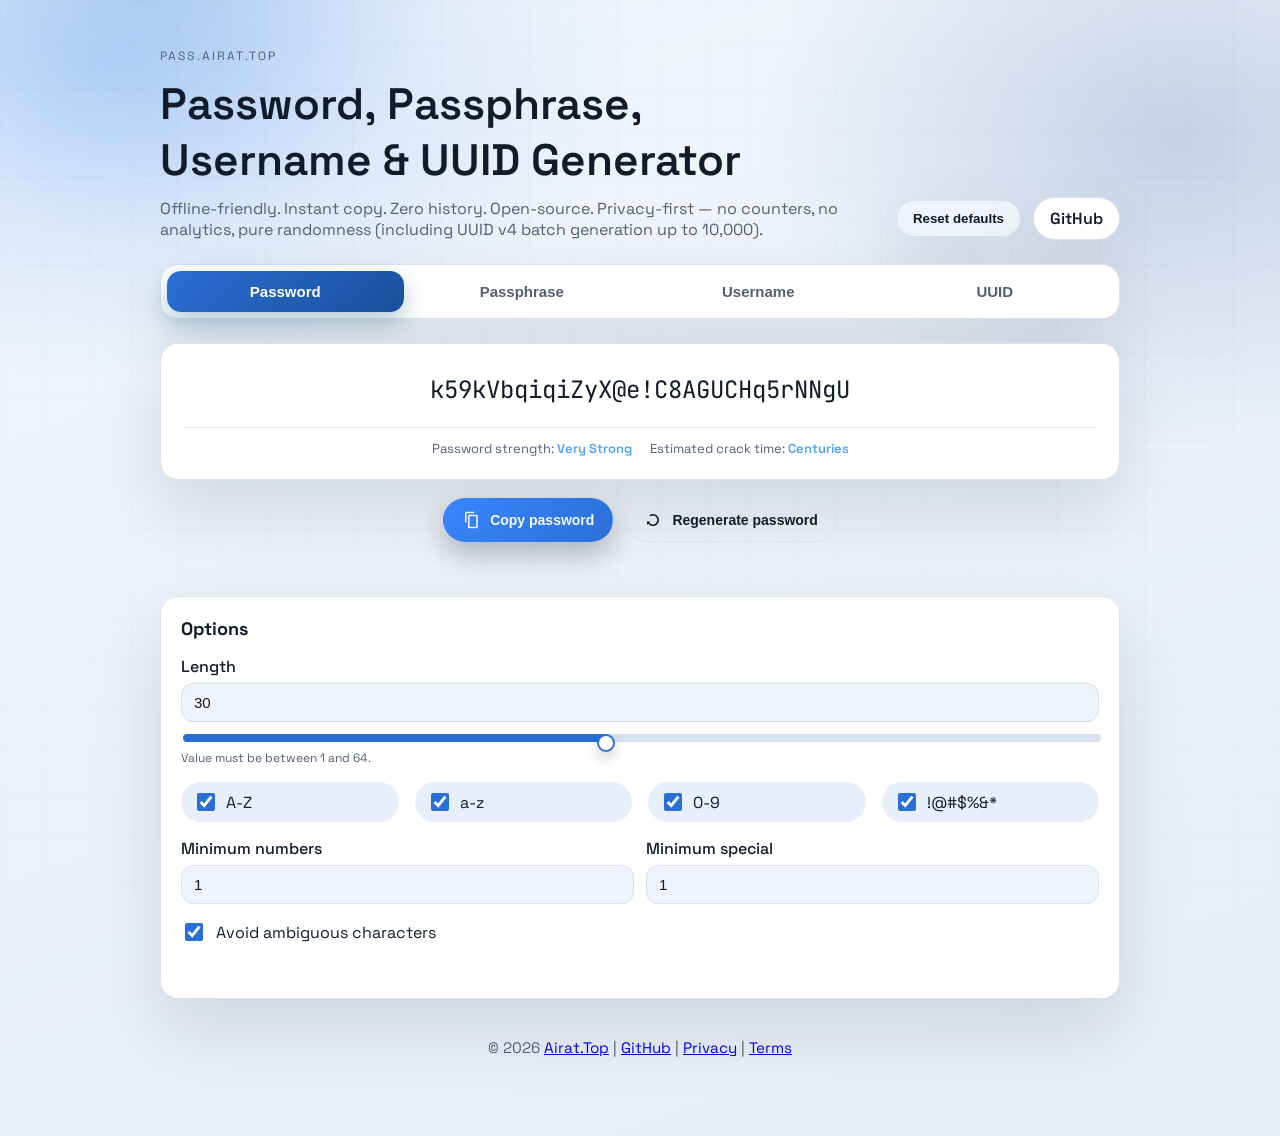
==== commit be89a261: "UUID list generate" ====
--- a/index.html
+++ b/index.html
@@ -6,11 +6,11 @@
     <title>pass.airat.top | Password, Passphrase, Username &amp; UUID Generator</title>
     <meta
       name="description"
-      content="Generate strong passwords, passphrases, usernames, and UUIDs locally in your browser. Private, fast, and offline-ready."
+      content="Generate strong passwords, passphrases, usernames, and UUIDs locally in your browser, including UUID lists from 1 to 10,000. Private, fast, and offline-ready."
     />
     <meta
       name="keywords"
-      content="password generator, passphrase, username generator, uuid generator, secure password, offline, local, airattop"
+      content="password generator, passphrase, username generator, uuid generator, uuid list generator, secure password, offline, local, airattop"
     />
     <meta name="author" content="AiratTop" />
 
@@ -20,7 +20,7 @@
     <meta property="og:title" content="Pass.airat.top" />
     <meta
       property="og:description"
-      content="Generate strong passwords, passphrases, usernames, and UUIDs locally in your browser. Private, fast, and offline-ready."
+      content="Generate strong passwords, passphrases, usernames, and UUIDs locally in your browser, including UUID lists from 1 to 10,000. Private, fast, and offline-ready."
     />
     <meta property="og:image" content="https://pass.airat.top/screenshot.png" />
 
@@ -29,7 +29,7 @@
     <meta property="twitter:title" content="Pass.airat.top" />
     <meta
       property="twitter:description"
-      content="Generate strong passwords, passphrases, usernames, and UUIDs locally in your browser."
+      content="Generate strong passwords, passphrases, usernames, and UUIDs locally in your browser, including UUID lists from 1 to 10,000."
     />
 
     <link rel="preconnect" href="https://fonts.googleapis.com" />
@@ -68,7 +68,7 @@
           <h1>Password, Passphrase, Username &amp; UUID Generator</h1>
           <p class="brand-subtitle">
             Offline-friendly. Instant copy. Zero history. Open-source. Privacy-first — no counters,
-            no analytics, pure randomness (including UUID v4).
+            no analytics, pure randomness (including UUID v4 batch generation up to 10,000).
           </p>
         </div>
         <div class="brand-actions">
@@ -335,8 +335,13 @@
       </section>
 
       <section class="panel" id="panel-uuid" role="tabpanel" aria-labelledby="tab-uuid">
+        <label class="field uuid-count-field">
+          <span>Count (1-10000)</span>
+          <input type="number" id="uuidCount" min="1" max="10000" value="1" />
+          <small>Generates one UUID per line for quick paste into tables.</small>
+        </label>
         <div class="output" id="uuidOutputWrap">
-          <div class="output-value" id="uuidOutput" aria-live="polite"></div>
+          <div class="output-value output-value--uuid is-single" id="uuidOutput" aria-live="polite"></div>
         </div>
         <div class="action-row">
           <button class="action-button primary" type="button" id="uuidCopy">
@@ -347,7 +352,7 @@
                 />
               </svg>
             </span>
-            Copy UUID
+            Copy UUIDs
           </button>
           <button class="action-button secondary" type="button" id="uuidRefresh">
             <span class="btn-icon" aria-hidden="true">
@@ -357,7 +362,7 @@
                 />
               </svg>
             </span>
-            Regenerate UUID
+            Regenerate UUIDs
           </button>
         </div>
         <p class="status" id="uuidStatus" role="status"></p>
--- a/styles.css
+++ b/styles.css
@@ -251,6 +251,26 @@
   letter-spacing: -0.015em;
 }
 
+.output-value--uuid {
+  font-size: clamp(15px, 2.1vw, 19px);
+  white-space: pre;
+  text-align: left;
+  line-height: 1.55;
+  max-height: 340px;
+  overflow: auto;
+  padding-right: 4px;
+}
+
+.output-value--uuid.is-single {
+  font-size: clamp(18px, 2.6vw, 24px);
+  white-space: normal;
+  text-align: center;
+  line-height: normal;
+  max-height: none;
+  overflow: visible;
+  padding-right: 0;
+}
+
 .output-meta {
   display: flex;
   flex-wrap: wrap;
@@ -361,6 +381,10 @@
 .field {
   display: grid;
   gap: 6px;
+}
+
+.uuid-count-field {
+  max-width: 240px;
 }
 
 .field span {
